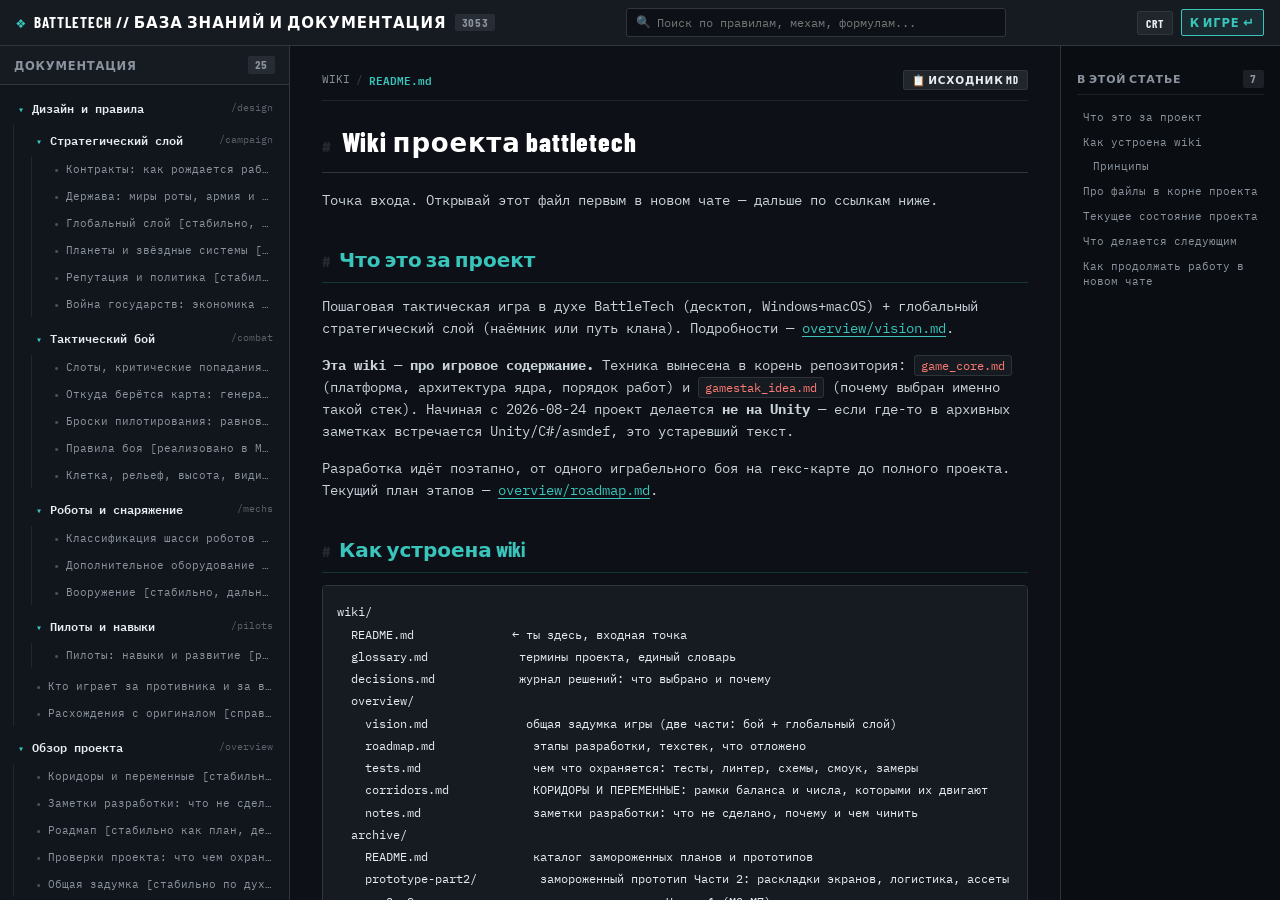
==== wiki.html @ fbf7c6a9 "Обновление игры 2026-09-23 16:23" ====
<!doctype html>
<html lang="ru">
  <head>
    <meta charset="UTF-8" />
    <meta name="viewport" content="width=device-width, initial-scale=1.0" />
    <title>BattleTech — База знаний и документация</title>
    <link
      rel="icon"
      href="data:image/svg+xml,<svg xmlns='http://www.w3.org/2000/svg' viewBox='0 0 16 16'><rect width='16' height='16' fill='%230d1117'/><path d='M3 3h4v10H3zm6 0h4v10H9z' fill='%2339c5bb'/></svg>"
    />
    <link rel="preconnect" href="https://fonts.googleapis.com" />
    <link rel="preconnect" href="https://fonts.gstatic.com" crossorigin />
    <link
      href="https://fonts.googleapis.com/css2?family=Barlow+Condensed:wght@600;700;800&family=IBM+Plex+Mono:wght@400;500;600;700&family=Orbitron:wght@500;700;900&family=Share+Tech+Mono&display=swap"
      rel="stylesheet"
    />
    <script type="module" crossorigin src="./assets/wiki-C8F545f3.js"></script>
    <link rel="modulepreload" crossorigin href="./assets/wikiData-BG8dydCE.js">
    <link rel="stylesheet" crossorigin href="./assets/wikiData-CaxF-wHf.css">
    <link rel="stylesheet" crossorigin href="./assets/wiki-CTp218Vy.css">
  </head>
  <body>
    <div id="app"></div>
  </body>
</html>
---- assets/wikiData-CaxF-wHf.css ----
:root{--color-bg: #0d1117;--color-panel: #161b22;--color-panel-sub: #21262d;--color-border: #30363d;--color-border-active: #58a6ff;--color-text: #e6edf3;--color-text-dim: #8b949e;--color-accent: #39c5bb;--color-gold: #e3b341;--color-danger: #f85149;--color-ok: #3fb950;--color-enemy: #388bfd;--glow-cyan: rgba(57, 197, 187, .4);--glow-gold: rgba(227, 179, 65, .4);--glow-red: rgba(248, 81, 73, .4);--font-mono: "IBM Plex Mono", ui-monospace, SFMono-Regular, Menlo, Consolas, monospace;--font-display: "Barlow Condensed", "Arial Narrow", system-ui, sans-serif}*,*:before,*:after{box-sizing:border-box}html,body{margin:0;padding:0;width:100%;height:100%;background:var(--color-bg);color:var(--color-text);font-family:var(--font-mono);font-size:13px;line-height:1.4;overflow:hidden;-webkit-user-select:none;user-select:none;font-variant-numeric:tabular-nums;-webkit-font-smoothing:antialiased}::-webkit-scrollbar{width:6px;height:6px}::-webkit-scrollbar-track{background:var(--color-bg)}::-webkit-scrollbar-thumb{background:var(--color-border);border-radius:2px}::-webkit-scrollbar-thumb:hover{background:var(--color-accent)}.panel{background:var(--color-panel);border:1px solid var(--color-border);border-radius:2px;position:relative;min-height:0;min-width:0}.panel-header{background:var(--color-panel-sub);border-bottom:1px solid var(--color-border);padding:7px 12px;font-family:var(--font-display);font-size:14px;line-height:1.2;font-weight:700;text-transform:uppercase;letter-spacing:1.6px;display:flex;align-items:center;justify-content:space-between;gap:10px;color:var(--color-accent);flex-shrink:0}.panel-body{padding:12px;min-height:0}.panel-scroll{display:flex;flex-direction:column;overflow:hidden}.panel-scroll>.scroll-area{flex:1;overflow-y:auto;min-height:0}.sec-title{font-family:var(--font-display);font-size:11.5px;font-weight:700;color:var(--color-text-dim);letter-spacing:1px;text-transform:uppercase;border-bottom:1px solid var(--color-border);padding-bottom:4px;margin-bottom:8px}.btn{font-family:var(--font-display);font-size:13px;font-weight:700;text-transform:uppercase;letter-spacing:1.1px;padding:7px 13px;background:var(--color-panel-sub);border:1px solid var(--color-border);color:var(--color-text);cursor:pointer;display:inline-flex;align-items:center;justify-content:center;gap:8px;transition:background .15s ease,border-color .15s ease,color .15s ease,box-shadow .15s ease;border-radius:2px}.btn:hover:not(:disabled){background:var(--color-border);border-color:var(--color-border-active);color:#fff;box-shadow:0 0 10px var(--glow-cyan)}.btn:active:not(:disabled){transform:translateY(1px)}.btn:disabled{opacity:.38;cursor:not-allowed}.btn-primary{background:#39c5bb26;border-color:var(--color-accent);color:var(--color-accent)}.btn-primary:hover:not(:disabled){background:var(--color-accent);color:#06120f}.btn-gold{background:#e3b34126;border-color:var(--color-gold);color:var(--color-gold)}.btn-gold:hover:not(:disabled){background:var(--color-gold);color:#17120a}.btn-danger{background:#f8514926;border-color:var(--color-danger);color:var(--color-danger)}.btn-danger:hover:not(:disabled){background:var(--color-danger);color:#fff;box-shadow:0 0 10px var(--glow-red)}.btn-sm{padding:4px 8px;font-size:11.5px;letter-spacing:.8px}.btn-wide{width:100%}.badge{display:inline-flex;align-items:center;gap:5px;padding:2px 7px;font-family:var(--font-display);font-size:11.5px;line-height:1.2;font-weight:700;letter-spacing:.7px;border-radius:2px;text-transform:uppercase;border:none;white-space:nowrap}.badge-ok{color:var(--color-ok);background:#3fb95026}.badge-gold{color:var(--color-gold);background:#e3b34126}.badge-danger{color:var(--color-danger);background:#f8514926}.badge-cyan{color:var(--color-accent);background:#39c5bb26}.badge-dim{color:var(--color-text-dim);background:#8b949e26}.glow-cyan{text-shadow:0 0 8px var(--glow-cyan)}.glow-gold{text-shadow:0 0 8px var(--glow-gold)}.glow-red{text-shadow:0 0 8px var(--glow-red)}.dim{color:var(--color-text-dim)}.cyan{color:var(--color-accent)}.gold{color:var(--color-gold)}.ok{color:var(--color-ok)}.danger{color:var(--color-danger)}.tiny{font-size:11px}.kv{display:flex;flex-direction:column;gap:1px;padding:5px 8px;background:var(--color-panel-sub);border:1px solid var(--color-border);border-radius:2px;min-width:0}.kv-k{font-size:9.5px;color:var(--color-text-dim);font-weight:700;letter-spacing:.5px;text-transform:uppercase}.kv-v{font-size:12px;font-weight:700;overflow:hidden;text-overflow:ellipsis;white-space:nowrap}.row-kv{display:flex;align-items:baseline;justify-content:space-between;gap:10px;font-size:11.5px}.row-kv>:first-child{color:var(--color-text-dim)}.row-kv>:last-child{font-weight:700}.pick{display:block;width:100%;text-align:left;padding:9px 10px;background:var(--color-panel-sub);border:1px solid var(--color-border);border-radius:2px;color:inherit;font:inherit;cursor:pointer;transition:border-color .15s ease,background .15s ease}.pick:hover{border-color:var(--color-border-active);background:#ffffff08}.pick.active{border-color:var(--color-accent);background:#39c5bb1a}.pick:disabled{opacity:.45;cursor:not-allowed}.meter{height:5px;background:var(--color-bg);border:1px solid var(--color-border);border-radius:1px;overflow:hidden}.meter>i{display:block;height:100%;background:var(--color-gold)}.meter.cyan>i{background:var(--color-accent)}.meter.danger>i{background:var(--color-danger)}.dots{display:inline-flex;gap:3px}.dots>i{width:7px;height:7px;background:var(--color-border);border-radius:1px}.dots>i.on{background:var(--color-gold);box-shadow:0 0 4px var(--glow-gold)}.field{display:flex;flex-direction:column;gap:5px}.field>label{font-family:var(--font-display);font-size:11.5px;font-weight:700;letter-spacing:1px;text-transform:uppercase;color:var(--color-text-dim)}.field input[type=text],.field input[type=number]{background:var(--color-bg);border:1px solid var(--color-border);border-radius:2px;color:var(--color-text);font-family:var(--font-mono);font-size:13px;padding:8px 10px;-webkit-user-select:text;user-select:text}.field input:focus{outline:none;border-color:var(--color-accent);box-shadow:0 0 8px var(--glow-cyan)}.modal-backdrop{position:fixed;inset:0;background:#03060ac7;display:flex;align-items:center;justify-content:center;z-index:200;padding:24px;line-height:1.4}.modal{background:var(--color-panel);border:1px solid var(--color-accent);border-radius:2px;box-shadow:0 12px 48px #000000b3;display:flex;flex-direction:column;max-height:100%;min-width:0;line-height:1.4}.crt:after{content:"";position:fixed;inset:0;pointer-events:none;z-index:300;background:repeating-linear-gradient(to bottom,#0000 0px 2px,#00000029 3px 4px)}.crt:before{content:"";position:fixed;inset:0;pointer-events:none;z-index:299;background:radial-gradient(ellipse at center,#0000 55%,#00000073)}@media(prefers-reduced-motion:reduce){.btn,.pick{transition:none}}
---- assets/wiki-CTp218Vy.css ----
.tree-list.svelte-fdj02z{list-style:none;margin:0;padding:0;display:flex;flex-direction:column;gap:2px}.tree-dir.svelte-fdj02z{display:flex;flex-direction:column}.dir-button.svelte-fdj02z{display:flex;align-items:center;gap:6px;padding:5px 8px;background:transparent;border:none;border-radius:2px;color:var(--color-text);font-family:var(--font-mono);font-size:11.5px;font-weight:600;text-align:left;cursor:pointer;transition:background .12s ease}.dir-button.svelte-fdj02z:hover{background:#ffffff0a}.dir-icon.svelte-fdj02z{font-size:10px;width:10px;color:var(--color-accent);text-align:center}.dir-label.svelte-fdj02z{flex:1;white-space:nowrap;overflow:hidden;text-overflow:ellipsis}.dir-meta.svelte-fdj02z{font-size:9.5px;opacity:.6;font-weight:400}.dir-children.svelte-fdj02z{padding-left:12px;margin-left:5px;border-left:1px solid rgba(255,255,255,.08);display:flex;flex-direction:column;gap:2px;margin-top:2px;margin-bottom:4px}.tree-file.svelte-fdj02z{display:flex}.file-button.svelte-fdj02z{flex:1;display:flex;align-items:center;gap:6px;padding:4px 8px;background:transparent;border:1px solid transparent;border-radius:2px;color:#8b949e;font-family:var(--font-mono);font-size:11px;text-align:left;cursor:pointer;transition:all .12s ease;white-space:nowrap;overflow:hidden}.file-button.svelte-fdj02z:hover{color:var(--color-text);background:#ffffff08}.file-button.active.svelte-fdj02z{color:#fff;background:#39c5bb1f;border-color:#39c5bb66;font-weight:600}.file-bullet.svelte-fdj02z{color:#484f58;font-size:12px}.file-bullet.active.svelte-fdj02z{color:var(--color-accent)}.file-title.svelte-fdj02z{flex:1;white-space:nowrap;overflow:hidden;text-overflow:ellipsis}.pin.svelte-fdj02z{font-size:8.5px;padding:0 4px}.viewer-layout.svelte-19fj687{display:flex;flex:1;height:100%;overflow:hidden;position:relative}.doc-content-scroll.svelte-19fj687{flex:1;height:100%;overflow-y:auto;padding:24px 32px;background:#0d1117}.doc-inner.svelte-19fj687{max-width:860px;margin:0 auto;padding-bottom:60px}.breadcrumbs.svelte-19fj687{display:flex;align-items:center;gap:6px;margin-bottom:20px;padding-bottom:10px;border-bottom:1px solid rgba(255,255,255,.08);font-family:var(--font-mono);font-size:11px}.crumb.current.svelte-19fj687{color:var(--color-accent);font-weight:600}.crumb-sep.svelte-19fj687{opacity:.4}.actions.svelte-19fj687{margin-left:auto}.action-btn.svelte-19fj687{font-size:10.5px;padding:2px 8px}.markdown-body.svelte-19fj687{font-family:var(--font-mono);font-size:13.5px;line-height:1.65;color:#c9d1d9;-webkit-user-select:text;user-select:text}.markdown-body.svelte-19fj687 h1{font-family:var(--font-display);font-size:26px;font-weight:800;letter-spacing:.8px;color:#fff;margin:0 0 16px;padding-bottom:8px;border-bottom:1px solid var(--color-border)}.markdown-body.svelte-19fj687 h2{font-family:var(--font-display);font-size:20px;font-weight:700;color:var(--color-accent);margin:32px 0 12px;padding-bottom:6px;border-bottom:1px solid rgba(57,197,187,.2);position:relative}.markdown-body.svelte-19fj687 h3{font-family:var(--font-display);font-size:16px;font-weight:700;color:var(--color-gold);margin:24px 0 8px}.markdown-body.svelte-19fj687 h4{font-size:13.5px;font-weight:700;color:#fff;margin:16px 0 6px}.markdown-body.svelte-19fj687 p{margin:0 0 14px}.markdown-body.svelte-19fj687 ul,.markdown-body.svelte-19fj687 ol{margin:0 0 14px;padding-left:24px}.markdown-body.svelte-19fj687 li{margin-bottom:6px}.markdown-body.svelte-19fj687 hr{border:none;border-top:1px solid var(--color-border);margin:28px 0}.markdown-body.svelte-19fj687 a{color:var(--color-accent);text-decoration:underline;text-underline-offset:3px;transition:color .15s ease}.markdown-body.svelte-19fj687 a:hover{color:#58a6ff}.markdown-body.svelte-19fj687 .wiki-anchor-link{color:#484f58;text-decoration:none;font-size:14px;margin-right:4px;opacity:.4;transition:opacity .15s}.markdown-body.svelte-19fj687 .wiki-heading:hover .wiki-anchor-link{opacity:1;color:var(--color-accent)}.markdown-body.svelte-19fj687 .ext-icon{font-size:11px;margin-left:3px;display:inline-block}.markdown-body.svelte-19fj687 code{font-family:var(--font-mono);font-size:12px;background:#161b22;padding:2px 6px;border:1px solid rgba(255,255,255,.1);border-radius:3px;color:#ff7b72}.markdown-body.svelte-19fj687 pre{background:#161b22;border:1px solid var(--color-border);border-radius:4px;padding:14px;overflow-x:auto;margin:0 0 16px}.markdown-body.svelte-19fj687 pre code{background:transparent;border:none;padding:0;color:#e6edf3;font-size:12px}.markdown-body.svelte-19fj687 .wiki-table-wrap{overflow-x:auto;margin:16px 0 20px;border:1px solid var(--color-border);border-radius:3px}.markdown-body.svelte-19fj687 table{width:100%;border-collapse:collapse;font-size:12px;text-align:left}.markdown-body.svelte-19fj687 th{background:#161b22;color:#fff;font-weight:700;padding:8px 12px;border-bottom:2px solid var(--color-border);white-space:nowrap}.markdown-body.svelte-19fj687 td{padding:8px 12px;border-bottom:1px solid rgba(255,255,255,.06)}.markdown-body.svelte-19fj687 tr:hover td{background:#ffffff06}.markdown-body.svelte-19fj687 .wiki-alert{margin:16px 0;padding:12px 14px;border-left:4px solid var(--color-accent);background:#39c5bb0f;border-radius:0 3px 3px 0}.markdown-body.svelte-19fj687 .wiki-alert-note{border-left-color:#58a6ff;background:#58a6ff12}.markdown-body.svelte-19fj687 .wiki-alert-tip{border-left-color:#3fb950;background:#3fb95012}.markdown-body.svelte-19fj687 .wiki-alert-important{border-left-color:#a371f7;background:#a371f712}.markdown-body.svelte-19fj687 .wiki-alert-warning{border-left-color:var(--color-gold);background:#e3b34112}.markdown-body.svelte-19fj687 .wiki-alert-caution{border-left-color:var(--color-danger);background:#f8514912}.markdown-body.svelte-19fj687 .wiki-alert-header{margin-bottom:6px}.markdown-body.svelte-19fj687 .wiki-alert-badge{font-size:10px;font-weight:700;text-transform:uppercase;letter-spacing:.8px}.markdown-body.svelte-19fj687 .wiki-alert-body p{margin:0}.markdown-body.svelte-19fj687 .wiki-target-highlight{animation:svelte-19fj687-target-pulse 1.8s ease-out}@keyframes svelte-19fj687-target-pulse{0%{background:#39c5bb4d}to{background:transparent}}.doc-footer.svelte-19fj687{margin-top:40px;padding-top:16px;border-top:1px solid var(--color-border);display:flex;justify-content:space-between;align-items:center;font-size:11px}.toc-sidebar.svelte-19fj687{width:220px;flex-shrink:0;height:100%;overflow-y:auto;padding:24px 16px;background:#0a0d12;border-left:1px solid var(--color-border)}.toc-header.svelte-19fj687{display:flex;align-items:center;justify-content:space-between;margin-bottom:12px;padding-bottom:6px;border-bottom:1px solid rgba(255,255,255,.08)}.toc-title.svelte-19fj687{font-family:var(--font-display);font-size:11px;font-weight:700;letter-spacing:.8px;color:var(--color-text-dim)}.toc-list.svelte-19fj687{list-style:none;margin:0;padding:0;display:flex;flex-direction:column;gap:4px}.toc-item.level-3.svelte-19fj687{padding-left:10px}.toc-link.svelte-19fj687{background:none;border:none;padding:3px 6px;color:#8b949e;font-family:var(--font-mono);font-size:11px;line-height:1.35;text-align:left;cursor:pointer;border-radius:2px;width:100%;transition:all .12s ease}.toc-link.svelte-19fj687:hover{color:var(--color-accent);background:#ffffff08}@media(max-width:1000px){.toc-sidebar.svelte-19fj687{display:none}}.wiki-root.svelte-170jwzq{display:flex;flex-direction:column;width:100vw;height:100vh;overflow:hidden;background:var(--color-bg);color:var(--color-text);font-family:var(--font-mono)}.wiki-header.svelte-170jwzq{display:flex;align-items:center;justify-content:space-between;gap:16px;padding:8px 16px;background:#161b22;border-bottom:1px solid var(--color-border);flex-shrink:0}.brand.svelte-170jwzq{display:flex;align-items:center;gap:8px}.brand-icon.svelte-170jwzq{color:var(--color-accent);font-size:16px}.brand-title.svelte-170jwzq{font-family:var(--font-display);font-size:15px;font-weight:700;letter-spacing:1px;color:#fff}.search-box.svelte-170jwzq{position:relative;display:flex;align-items:center;width:380px;max-width:40vw}.search-icon.svelte-170jwzq{position:absolute;left:10px;font-size:12px;opacity:.6;pointer-events:none}.search-input.svelte-170jwzq{width:100%;padding:6px 28px 6px 30px;background:#0d1117;border:1px solid var(--color-border);border-radius:3px;color:#fff;font-family:var(--font-mono);font-size:11.5px;transition:border-color .15s}.search-input.svelte-170jwzq:focus{outline:none;border-color:var(--color-accent);box-shadow:0 0 6px var(--glow-cyan)}.clear-btn.svelte-170jwzq{position:absolute;right:8px;background:none;border:none;color:var(--color-text-dim);font-size:16px;cursor:pointer;line-height:1}.clear-btn.svelte-170jwzq:hover{color:#fff}.header-tools.svelte-170jwzq{display:flex;align-items:center;gap:8px}.game-link.svelte-170jwzq{display:inline-flex;align-items:center;gap:4px;text-decoration:none;background:#39c5bb1a;border-color:var(--color-accent);color:var(--color-accent)}.game-link.svelte-170jwzq:hover{background:#39c5bb33;color:#fff}.arr.svelte-170jwzq{font-size:13px;line-height:1}.wiki-body.svelte-170jwzq{display:flex;flex:1;min-height:0;overflow:hidden}.sidebar.svelte-170jwzq{width:290px;flex-shrink:0;display:flex;flex-direction:column;background:#11151c;border-right:1px solid var(--color-border)}.sidebar-header.svelte-170jwzq{display:flex;align-items:center;justify-content:space-between;padding:10px 14px;background:#161b22;border-bottom:1px solid var(--color-border)}.sidebar-title.svelte-170jwzq{font-family:var(--font-display);font-size:11.5px;font-weight:700;letter-spacing:.8px;color:var(--color-text-dim)}.sidebar-content.svelte-170jwzq{flex:1;overflow-y:auto;padding:8px}.search-results.svelte-170jwzq{list-style:none;margin:0;padding:0;display:flex;flex-direction:column;gap:4px}.search-item.svelte-170jwzq{display:flex;flex-direction:column;gap:2px;width:100%;padding:8px 10px;background:transparent;border:1px solid transparent;border-radius:2px;color:inherit;font-family:var(--font-mono);text-align:left;cursor:pointer;transition:all .12s ease}.search-item.svelte-170jwzq:hover{background:#ffffff0a;border-color:#ffffff1a}.search-item.active.svelte-170jwzq{background:#39c5bb1f;border-color:var(--color-accent)}.res-title.svelte-170jwzq{font-size:12px;font-weight:600;color:#fff}.res-cat.svelte-170jwzq{font-size:9.5px}.res-snippet.svelte-170jwzq{font-size:10.5px;line-height:1.35;margin-top:3px}.empty-search.svelte-170jwzq{padding:24px 12px;text-align:center;font-size:11.5px}.content-area.svelte-170jwzq{flex:1;min-width:0;height:100%;display:flex;overflow:hidden}.not-found.svelte-170jwzq{padding:48px;display:flex;flex-direction:column;align-items:center;justify-content:center;gap:16px;width:100%;text-align:center}
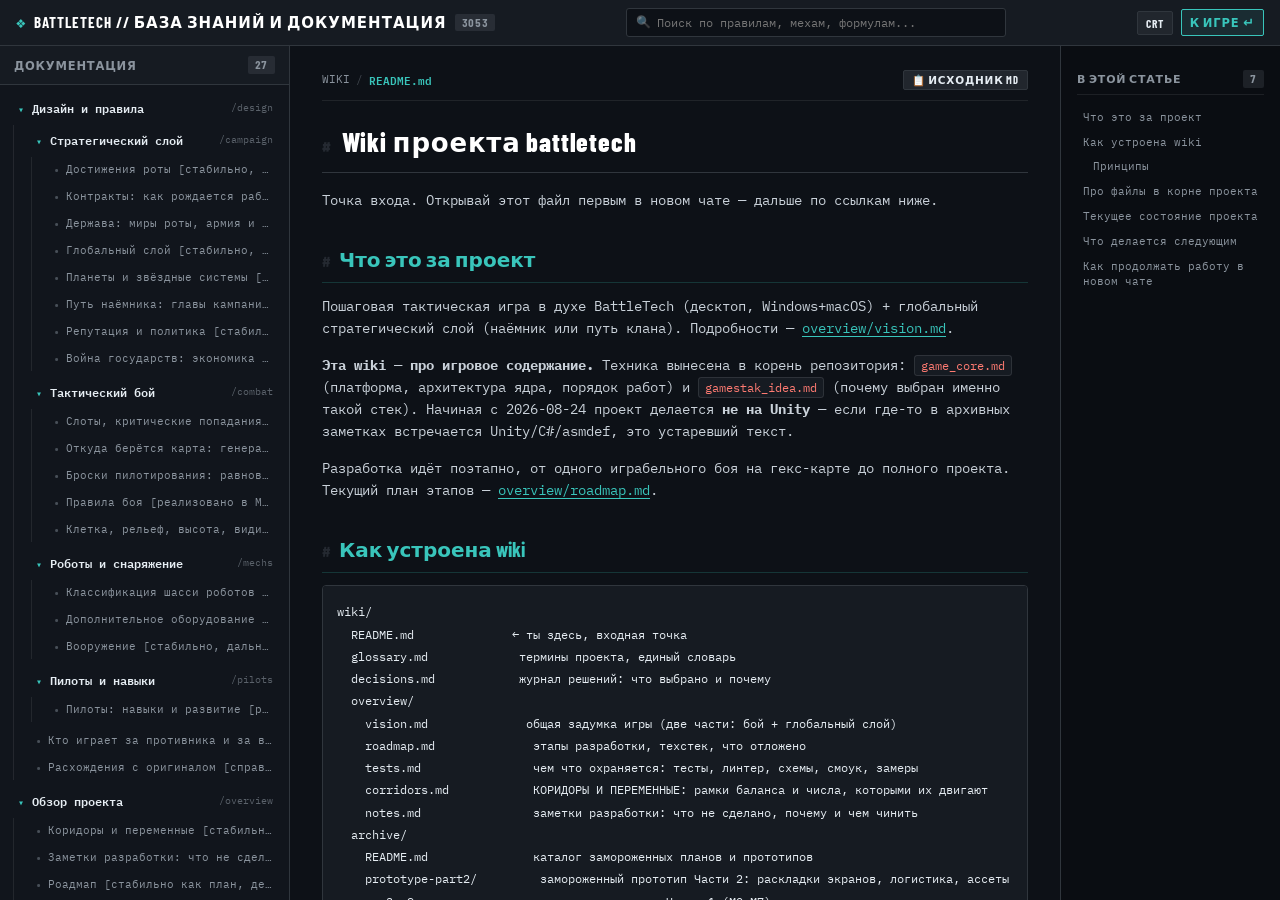
==== commit 77a43c0a: "Обновление игры 2026-10-03 13:30" ====
--- a/wiki.html
+++ b/wiki.html
@@ -14,8 +14,8 @@
       href="https://fonts.googleapis.com/css2?family=Barlow+Condensed:wght@600;700;800&family=IBM+Plex+Mono:wght@400;500;600;700&family=Orbitron:wght@500;700;900&family=Share+Tech+Mono&display=swap"
       rel="stylesheet"
     />
-    <script type="module" crossorigin src="./assets/wiki-C8F545f3.js"></script>
-    <link rel="modulepreload" crossorigin href="./assets/wikiData-BG8dydCE.js">
+    <script type="module" crossorigin src="./assets/wiki-Cj2wI3l8.js"></script>
+    <link rel="modulepreload" crossorigin href="./assets/wikiData-B8kn2Vn3.js">
     <link rel="stylesheet" crossorigin href="./assets/wikiData-CaxF-wHf.css">
     <link rel="stylesheet" crossorigin href="./assets/wiki-CTp218Vy.css">
   </head>
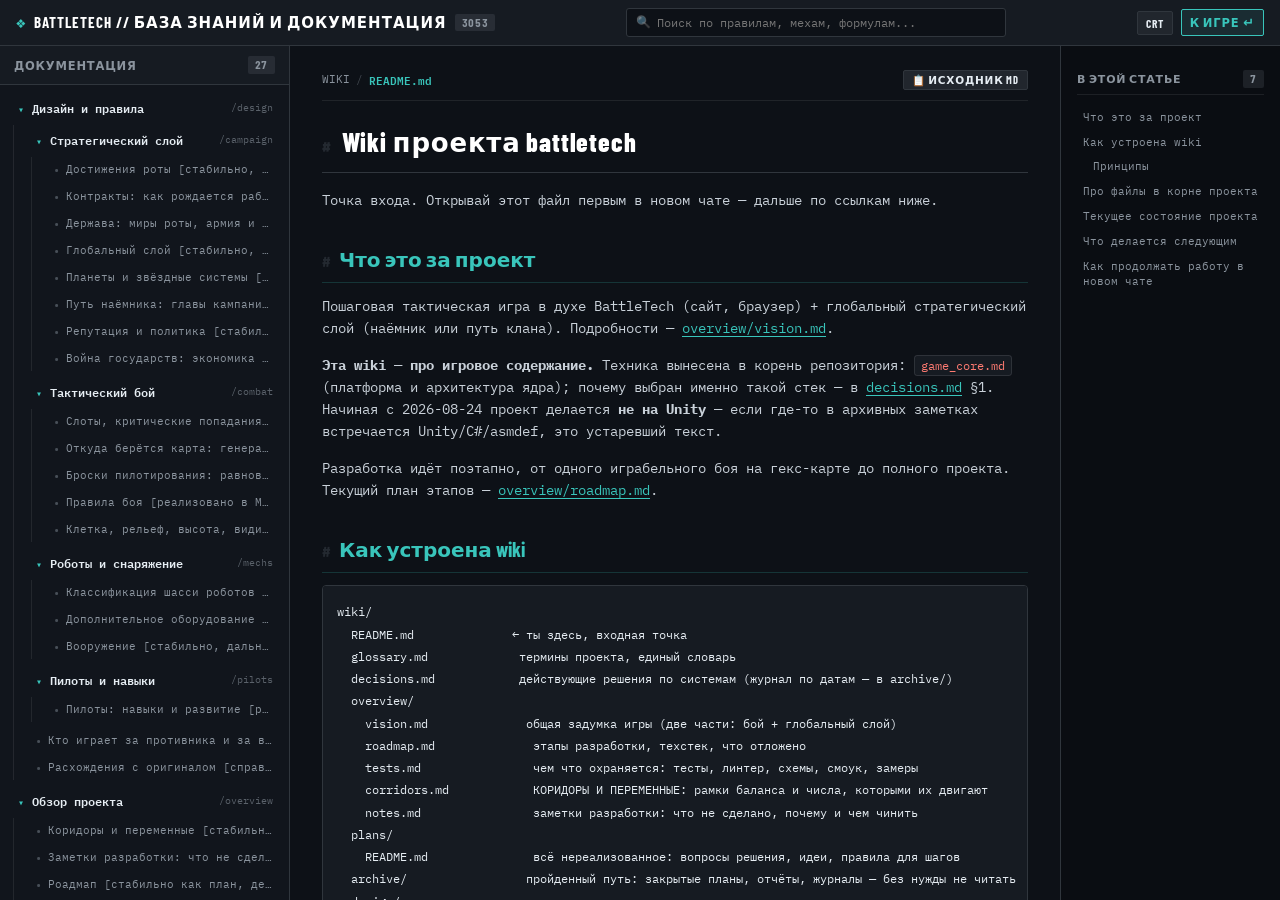
==== commit e2d72c3a: "Обновление игры 2026-10-09 21:15" ====
--- a/wiki.html
+++ b/wiki.html
@@ -14,8 +14,8 @@
       href="https://fonts.googleapis.com/css2?family=Barlow+Condensed:wght@600;700;800&family=IBM+Plex+Mono:wght@400;500;600;700&family=Orbitron:wght@500;700;900&family=Share+Tech+Mono&display=swap"
       rel="stylesheet"
     />
-    <script type="module" crossorigin src="./assets/wiki-Cj2wI3l8.js"></script>
-    <link rel="modulepreload" crossorigin href="./assets/wikiData-B8kn2Vn3.js">
+    <script type="module" crossorigin src="./assets/wiki-C4sp8w5h.js"></script>
+    <link rel="modulepreload" crossorigin href="./assets/wikiData-j4eex9zt.js">
     <link rel="stylesheet" crossorigin href="./assets/wikiData-CaxF-wHf.css">
     <link rel="stylesheet" crossorigin href="./assets/wiki-CTp218Vy.css">
   </head>
